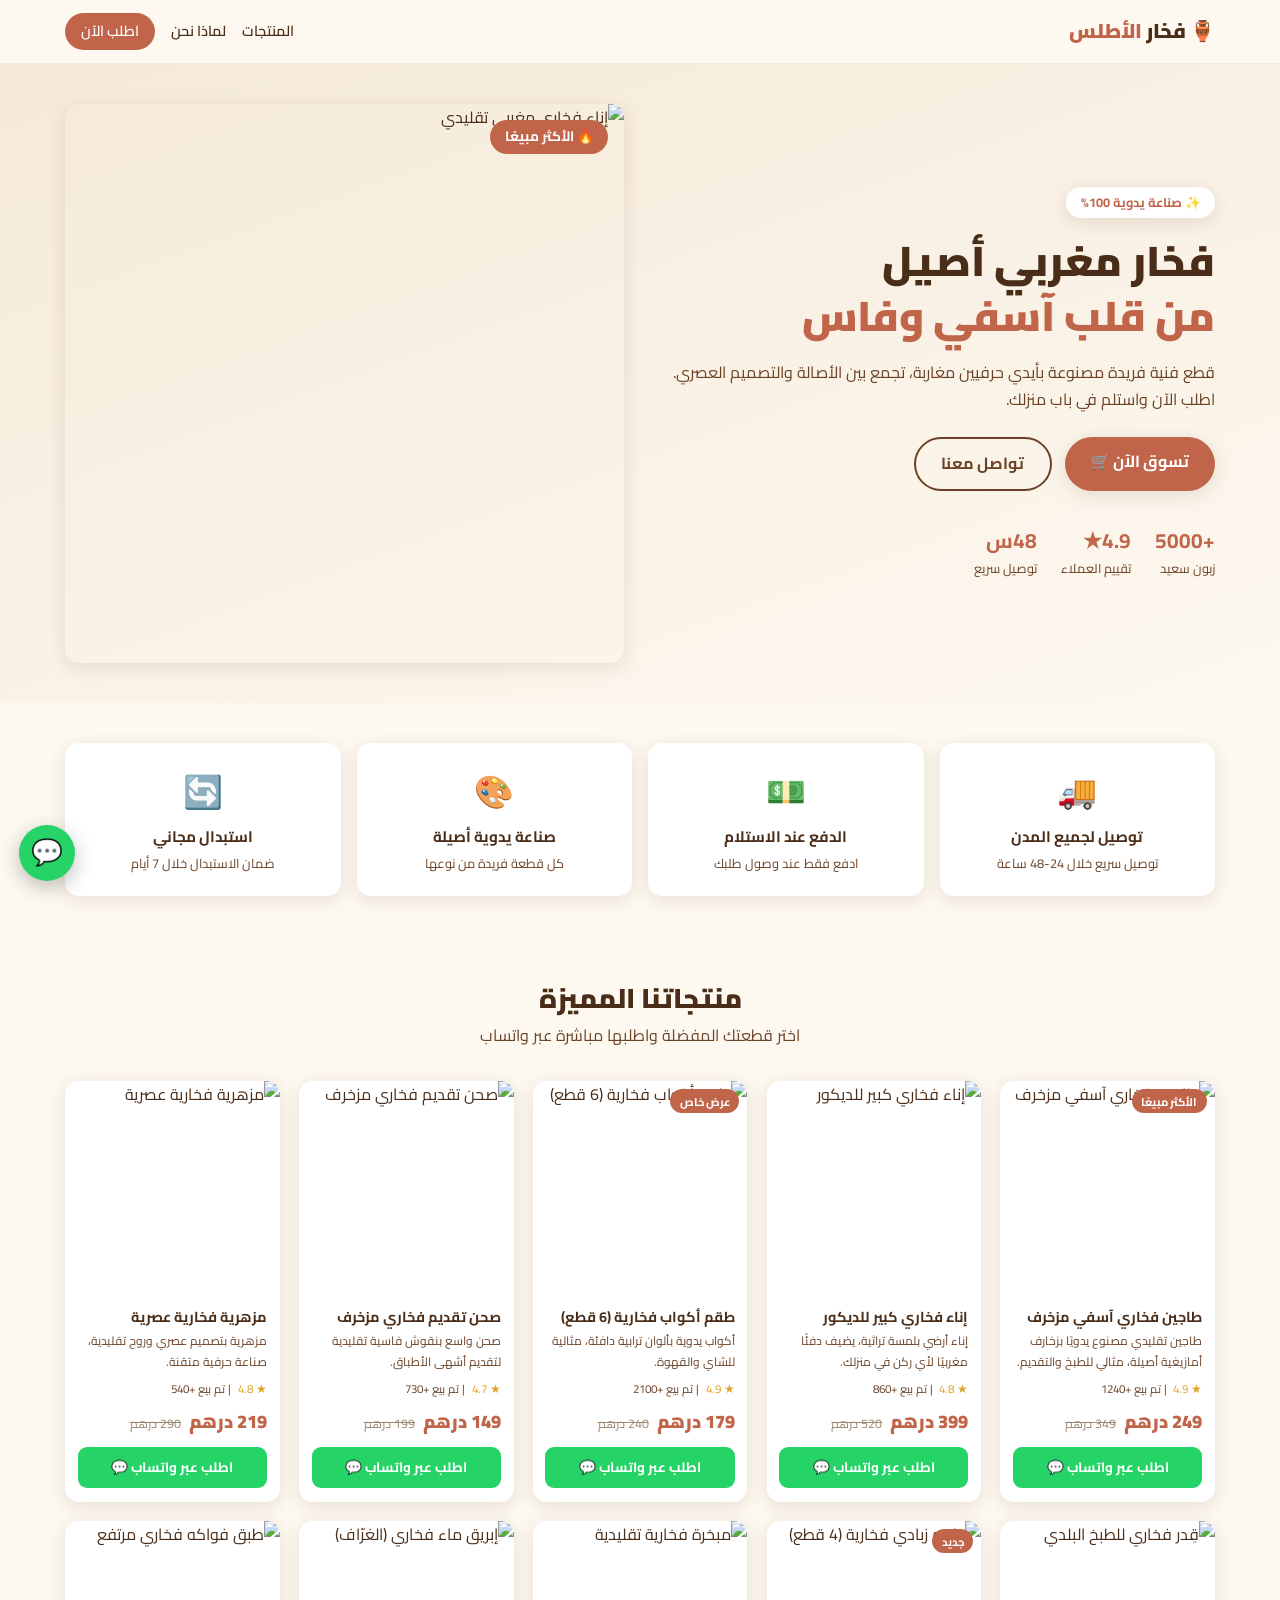
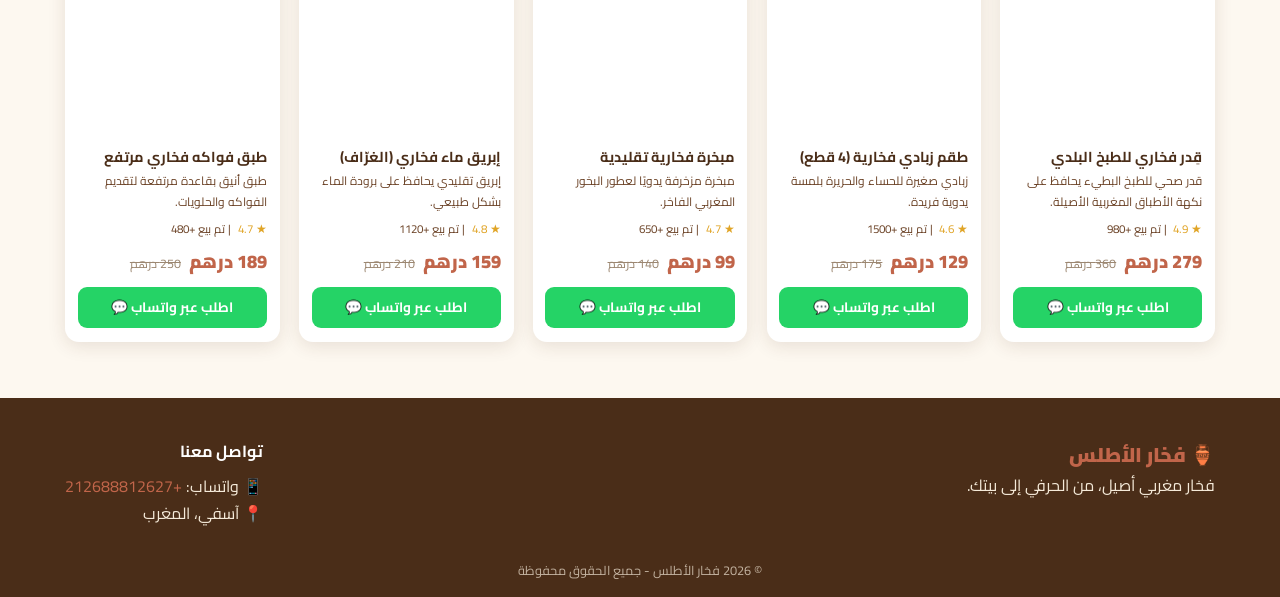
==== index.html @ 841e5a67 "Update index.html" ====
<!DOCTYPE html>
<html lang="ar" dir="rtl">
<head>
  <meta charset="UTF-8" />
  <meta name="viewport" content="width=device-width, initial-scale=1.0" />
  <title>فخار الأطلس | فخار مغربي أصيل</title>
  <meta name="description" content="متجر فخار الأطلس - فخار مغربي تقليدي مصنوع يدويًا. اطلب الآن عبر واتساب مع توصيل سريع." />
  <link rel="preconnect" href="https://fonts.googleapis.com" />
  <link href="https://fonts.googleapis.com/css2?family=Cairo:wght@400;600;700;900&display=swap" rel="stylesheet" />
  <link rel="stylesheet" href="style.css" />
</head>
<body>

  <!-- Header -->
  <header class="header">
    <div class="container header__inner">
      <a href="#" class="logo">🏺 فخار <span>الأطلس</span></a>
      <nav class="nav">
        <a href="#products">المنتجات</a>
        <a href="#highlights">لماذا نحن</a>
        <a href="#contact" class="nav__cta">اطلب الآن</a>
      </nav>
    </div>
  </header>

  <!-- Hero -->
  <section class="hero">
    <div class="container hero__inner">
      <div class="hero__content">
        <span class="hero__badge">✨ صناعة يدوية 100%</span>
        <h1>فخار مغربي أصيل<br /><span>من قلب آسفي وفاس</span></h1>
        <p>قطع فنية فريدة مصنوعة بأيدي حرفيين مغاربة، تجمع بين الأصالة والتصميم العصري. اطلب الآن واستلم في باب منزلك.</p>
        <div class="hero__actions">
          <a href="#products" class="btn btn--primary">تسوق الآن 🛒</a>
          <a href="https://wa.me/212688812627" class="btn btn--outline" target="_blank" rel="noopener">تواصل معنا</a>
        </div>
        <div class="hero__stats">
          <div><strong>+5000</strong><span>زبون سعيد</span></div>
          <div><strong>4.9★</strong><span>تقييم العملاء</span></div>
          <div><strong>48س</strong><span>توصيل سريع</span></div>
        </div>
      </div>
      <div class="hero__image">
        <img src="https://picsum.photos/seed/pottery-hero/700/700" alt="إناء فخاري مغربي تقليدي" />
        <div class="hero__tag">🔥 الأكثر مبيعًا</div>
      </div>
    </div>
  </section>

  <!-- Marketing Highlights -->
  <section class="highlights" id="highlights">
    <div class="container highlights__grid">
      <div class="highlight"><span>🚚</span><h3>توصيل لجميع المدن</h3><p>توصيل سريع خلال 24-48 ساعة</p></div>
      <div class="highlight"><span>💵</span><h3>الدفع عند الاستلام</h3><p>ادفع فقط عند وصول طلبك</p></div>
      <div class="highlight"><span>🎨</span><h3>صناعة يدوية أصيلة</h3><p>كل قطعة فريدة من نوعها</p></div>
      <div class="highlight"><span>🔄</span><h3>استبدال مجاني</h3><p>ضمان الاستبدال خلال 7 أيام</p></div>
    </div>
  </section>

  <!-- Products -->
  <section class="products" id="products">
    <div class="container">
      <div class="section-head">
        <h2>منتجاتنا المميزة</h2>
        <p>اختر قطعتك المفضلة واطلبها مباشرة عبر واتساب</p>
      </div>
      <div class="products__grid" id="productGrid"></div>
    </div>
  </section>

  <!-- Footer -->
  <footer class="footer" id="contact">
    <div class="container footer__inner">
      <div>
        <a href="#" class="logo logo--light">🏺 فخار <span>الأطلس</span></a>
        <p>فخار مغربي أصيل، من الحرفي إلى بيتك.</p>
      </div>
      <div>
        <h4>تواصل معنا</h4>
        <p>📱 واتساب: <a href="https://wa.me/212688812627">+212688812627</a></p>
        <p>📍 آسفي، المغرب</p>
      </div>
    </div>
    <p class="footer__copy">© 2026 فخار الأطلس - جميع الحقوق محفوظة</p>
  </footer>

  <!-- Floating WhatsApp -->
  <a href="https://wa.me/212688812627" class="wa-float" target="_blank" rel="noopener" aria-label="اطلب عبر واتساب">💬</a>

  <script src="script.js"></script>
</body>
</html>
---- style.css ----
/* ====== Variables & Reset (Mobile First) ====== */
:root {
  --terracotta: #c1654a;
  --terracotta-dark: #a04a32;
  --beige: #f5ead9;
  --beige-light: #fdf8f0;
  --brown: #6b4226;
  --brown-dark: #4a2d18;
  --white: #fff;
  --green: #25d366;
  --radius: 14px;
  --shadow: 0 4px 18px rgba(74, 45, 24, 0.12);
}

* { margin: 0; padding: 0; box-sizing: border-box; }

body {
  font-family: "Cairo", sans-serif;
  background: var(--beige-light);
  color: var(--brown-dark);
  line-height: 1.7;
}

img { max-width: 100%; display: block; }
a { text-decoration: none; color: inherit; }

.container { width: 92%; max-width: 1150px; margin: 0 auto; }

/* ====== Header ====== */
.header {
  position: sticky; top: 0; z-index: 50;
  background: rgba(253, 248, 240, 0.95);
  backdrop-filter: blur(8px);
  border-bottom: 1px solid var(--beige);
}
.header__inner { display: flex; align-items: center; justify-content: space-between; padding: 0.8rem 0; }
.logo { font-weight: 900; font-size: 1.25rem; color: var(--brown-dark); }
.logo span { color: var(--terracotta); }
.nav { display: flex; gap: 1rem; align-items: center; font-weight: 600; font-size: 0.9rem; }
.nav a:hover { color: var(--terracotta); }
.nav__cta {
  background: var(--terracotta); color: var(--white);
  padding: 0.4rem 1rem; border-radius: 999px;
}
.nav__cta:hover { background: var(--terracotta-dark); color: var(--white); }

/* ====== Hero ====== */
.hero { background: linear-gradient(160deg, var(--beige) 0%, var(--beige-light) 100%); padding: 2.5rem 0; }
.hero__inner { display: flex; flex-direction: column; gap: 2rem; }
.hero__badge {
  display: inline-block; background: var(--white); color: var(--terracotta);
  font-weight: 700; font-size: 0.8rem; padding: 0.3rem 0.9rem;
  border-radius: 999px; box-shadow: var(--shadow); margin-bottom: 1rem;
}
.hero h1 { font-size: 2rem; font-weight: 900; line-height: 1.3; }
.hero h1 span { color: var(--terracotta); }
.hero p { margin: 1rem 0 1.5rem; color: var(--brown); }
.hero__actions { display: flex; gap: 0.8rem; flex-wrap: wrap; }
.btn {
  display: inline-block; padding: 0.7rem 1.6rem; border-radius: 999px;
  font-weight: 700; transition: all 0.25s ease;
}
.btn--primary { background: var(--terracotta); color: var(--white); box-shadow: var(--shadow); }
.btn--primary:hover { background: var(--terracotta-dark); transform: translateY(-2px); }
.btn--outline { border: 2px solid var(--brown); color: var(--brown); }
.btn--outline:hover { background: var(--brown); color: var(--white); }
.hero__stats { display: flex; gap: 1.5rem; margin-top: 2rem; }
.hero__stats div { display: flex; flex-direction: column; }
.hero__stats strong { font-size: 1.3rem; color: var(--terracotta); }
.hero__stats span { font-size: 0.8rem; color: var(--brown); }
.hero__image { position: relative; }
.hero__image img { border-radius: var(--radius); box-shadow: var(--shadow); aspect-ratio: 1; object-fit: cover; }
.hero__tag {
  position: absolute; top: 1rem; right: 1rem;
  background: var(--terracotta); color: var(--white);
  font-weight: 700; font-size: 0.85rem;
  padding: 0.35rem 0.9rem; border-radius: 999px;
}

/* ====== Highlights ====== */
.highlights { padding: 2.5rem 0; }
.highlights__grid { display: grid; grid-template-columns: repeat(2, 1fr); gap: 1rem; }
.highlight {
  background: var(--white); border-radius: var(--radius);
  padding: 1.3rem 1rem; text-align: center; box-shadow: var(--shadow);
}
.highlight span { font-size: 2rem; }
.highlight h3 { font-size: 0.95rem; margin: 0.4rem 0 0.2rem; color: var(--brown-dark); }
.highlight p { font-size: 0.8rem; color: var(--brown); }

/* ====== Products ====== */
.products { padding: 2.5rem 0 3.5rem; }
.section-head { text-align: center; margin-bottom: 2rem; }
.section-head h2 { font-size: 1.7rem; font-weight: 900; }
.section-head p { color: var(--brown); }
.products__grid { display: grid; grid-template-columns: repeat(2, 1fr); gap: 0.9rem; }

/* Temu/AliExpress style card */
.card {
  background: var(--white); border-radius: var(--radius);
  overflow: hidden; box-shadow: var(--shadow);
  display: flex; flex-direction: column;
  transition: transform 0.25s ease;
  opacity: 0; transform: translateY(18px);
}
.card.visible { opacity: 1; transform: translateY(0); transition: all 0.5s ease; }
.card:hover { transform: translateY(-4px); }
.card__media { position: relative; }
.card__media img { aspect-ratio: 1; object-fit: cover; width: 100%; }
.card__badge {
  position: absolute; top: 0.5rem; right: 0.5rem;
  background: var(--terracotta); color: var(--white);
  font-size: 0.7rem; font-weight: 700;
  padding: 0.15rem 0.6rem; border-radius: 999px;
}
.card__body { padding: 0.7rem 0.8rem 0.9rem; display: flex; flex-direction: column; flex: 1; }
.card__name { font-size: 0.9rem; font-weight: 700; line-height: 1.4; }
.card__desc {
  font-size: 0.75rem; color: var(--brown); margin: 0.25rem 0 0.5rem;
  display: -webkit-box; -webkit-line-clamp: 2; -webkit-box-orient: vertical; overflow: hidden;
}
.card__meta { display: flex; align-items: center; gap: 0.4rem; font-size: 0.72rem; color: #e0a426; margin-bottom: 0.4rem; }
.card__meta .sold { color: var(--brown); }
.card__pricing { display: flex; align-items: baseline; gap: 0.5rem; margin-bottom: 0.6rem; }
.card__price { font-size: 1.15rem; font-weight: 900; color: var(--terracotta); }
.card__old { font-size: 0.78rem; color: #9c8771; text-decoration: line-through; }
.card__wa {
  margin-top: auto; background: var(--green); color: var(--white);
  text-align: center; font-weight: 700; font-size: 0.85rem;
  padding: 0.55rem; border-radius: 9px; transition: filter 0.2s;
}
.card__wa:hover { filter: brightness(0.92); }

/* ====== Footer ====== */
.footer { background: var(--brown-dark); color: var(--beige); padding: 2.5rem 0 1rem; }
.footer__inner { display: flex; flex-direction: column; gap: 1.5rem; }
.logo--light { color: var(--beige); }
.footer h4 { color: var(--white); margin-bottom: 0.5rem; }
.footer a { color: var(--terracotta); }
.footer__copy { text-align: center; font-size: 0.8rem; margin-top: 2rem; opacity: 0.7; }

/* ====== Floating WhatsApp ====== */
.wa-float {
  position: fixed; bottom: 1.2rem; left: 1.2rem; z-index: 60;
  width: 56px; height: 56px; border-radius: 50%;
  background: var(--green); display: grid; place-items: center;
  font-size: 1.6rem; box-shadow: 0 6px 20px rgba(0,0,0,0.25);
  animation: pulse 2s infinite;
}
@keyframes pulse {
  0%, 100% { transform: scale(1); }
  50% { transform: scale(1.08); }
}

/* ====== Tablet ≥ 640px ====== */
@media (min-width: 640px) {
  .products__grid { grid-template-columns: repeat(3, 1fr); gap: 1.2rem; }
  .highlights__grid { grid-template-columns: repeat(4, 1fr); }
  .hero h1 { font-size: 2.6rem; }
}

/* ====== Desktop ≥ 960px ====== */
@media (min-width: 960px) {
  .hero__inner { flex-direction: row; align-items: center; }
  .hero__content, .hero__image { flex: 1; }
  .products__grid { grid-template-columns: repeat(5, 1fr); }
  .footer__inner { flex-direction: row; justify-content: space-between; }
}
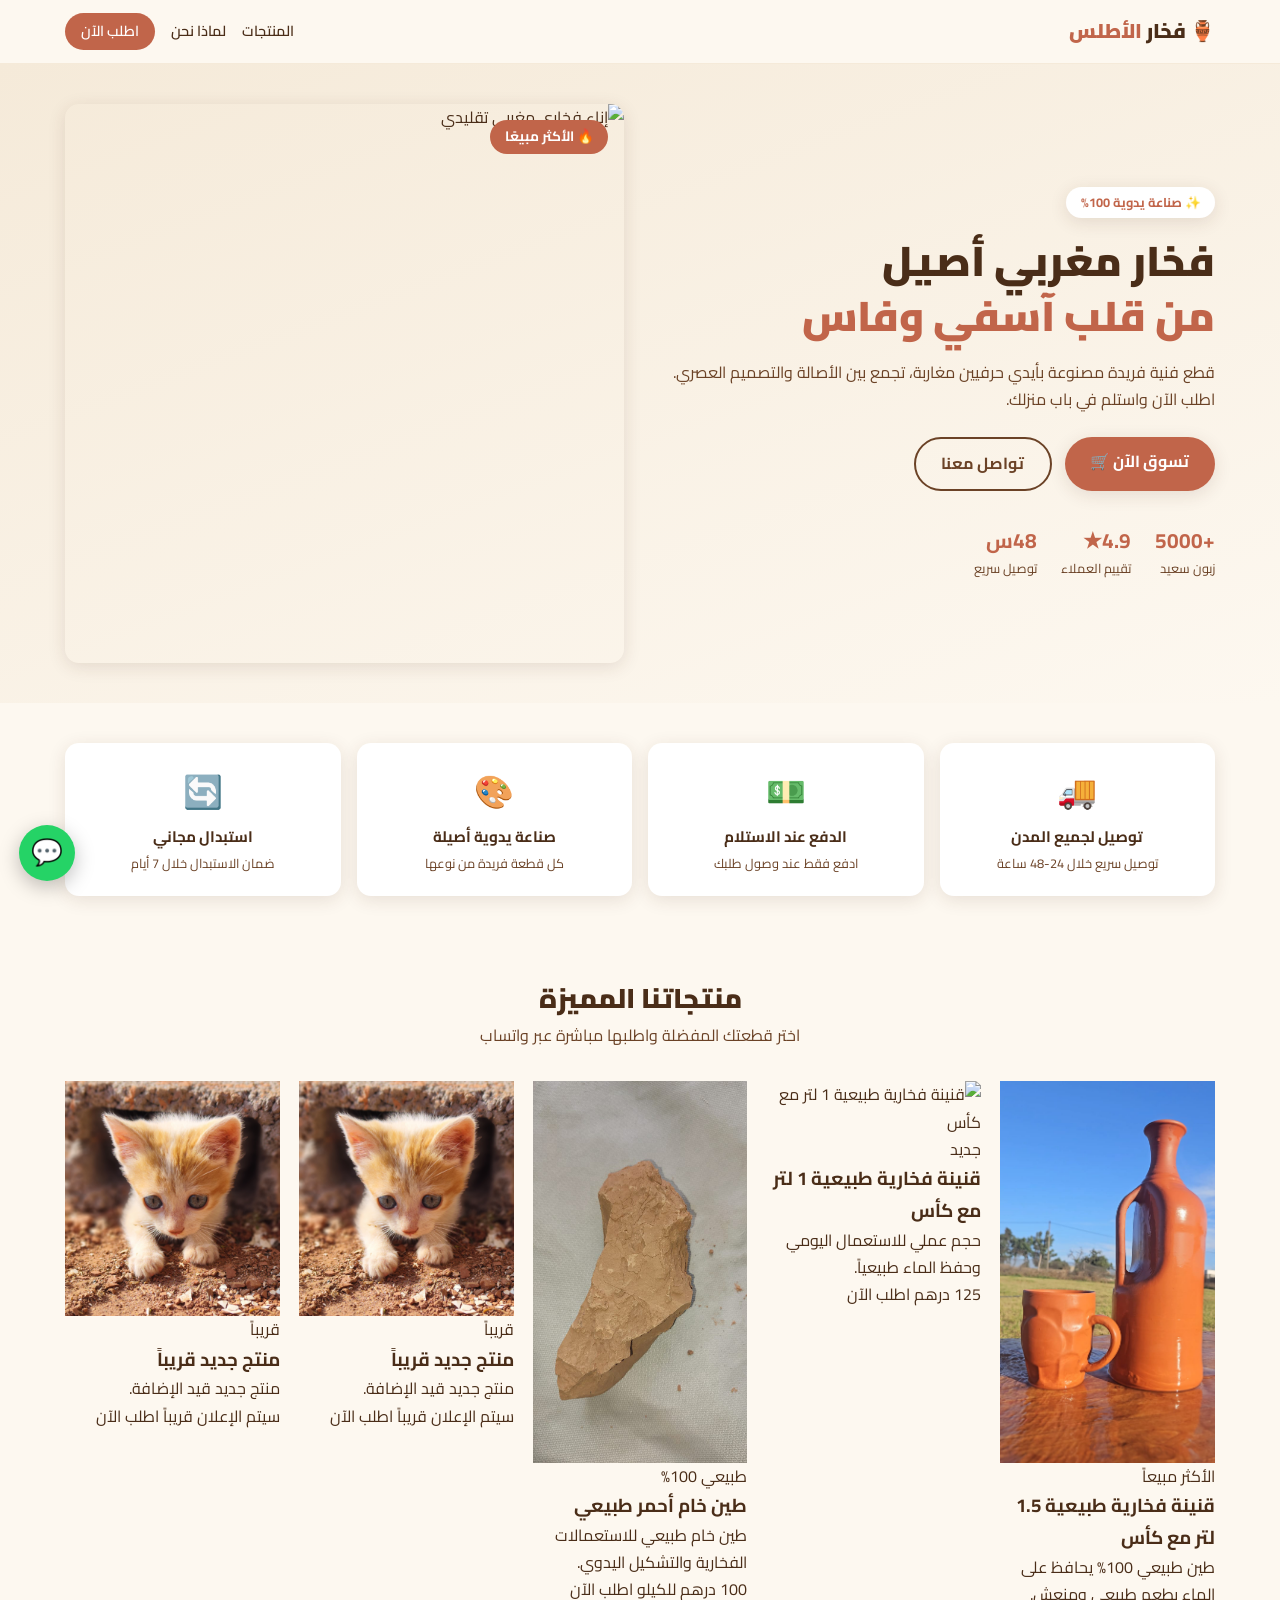
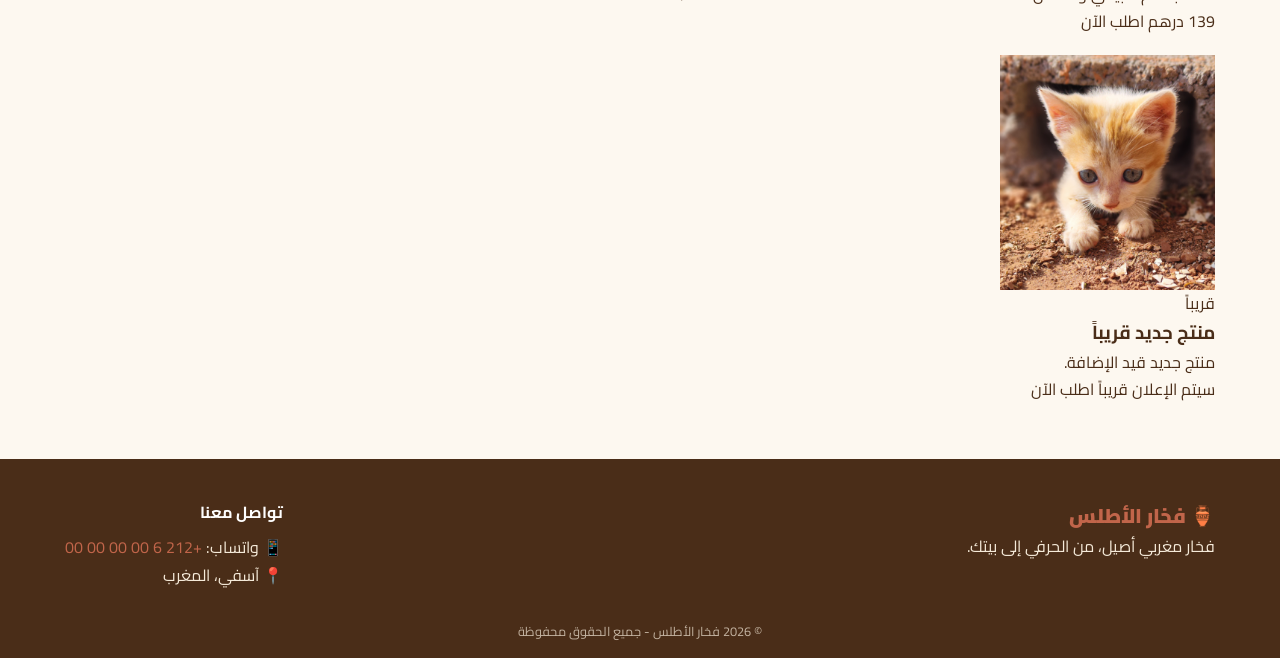
==== commit ea222f60: "Update index.html" ====
--- a/index.html
+++ b/index.html
@@ -32,7 +32,7 @@
         <p>قطع فنية فريدة مصنوعة بأيدي حرفيين مغاربة، تجمع بين الأصالة والتصميم العصري. اطلب الآن واستلم في باب منزلك.</p>
         <div class="hero__actions">
           <a href="#products" class="btn btn--primary">تسوق الآن 🛒</a>
-          <a href="https://wa.me/212688812627" class="btn btn--outline" target="_blank" rel="noopener">تواصل معنا</a>
+          <a href="https://wa.me/212600000000" class="btn btn--outline" target="_blank" rel="noopener">تواصل معنا</a>
         </div>
         <div class="hero__stats">
           <div><strong>+5000</strong><span>زبون سعيد</span></div>
@@ -77,7 +77,7 @@
       </div>
       <div>
         <h4>تواصل معنا</h4>
-        <p>📱 واتساب: <a href="https://wa.me/212688812627">+212688812627</a></p>
+        <p>📱 واتساب: <a href="https://wa.me/212600000000">+212 6 00 00 00 00</a></p>
         <p>📍 آسفي، المغرب</p>
       </div>
     </div>
@@ -85,7 +85,7 @@
   </footer>
 
   <!-- Floating WhatsApp -->
-  <a href="https://wa.me/212688812627" class="wa-float" target="_blank" rel="noopener" aria-label="اطلب عبر واتساب">💬</a>
+  <a href="https://wa.me/212600000000" class="wa-float" target="_blank" rel="noopener" aria-label="اطلب عبر واتساب">💬</a>
 
   <script src="script.js"></script>
 </body>
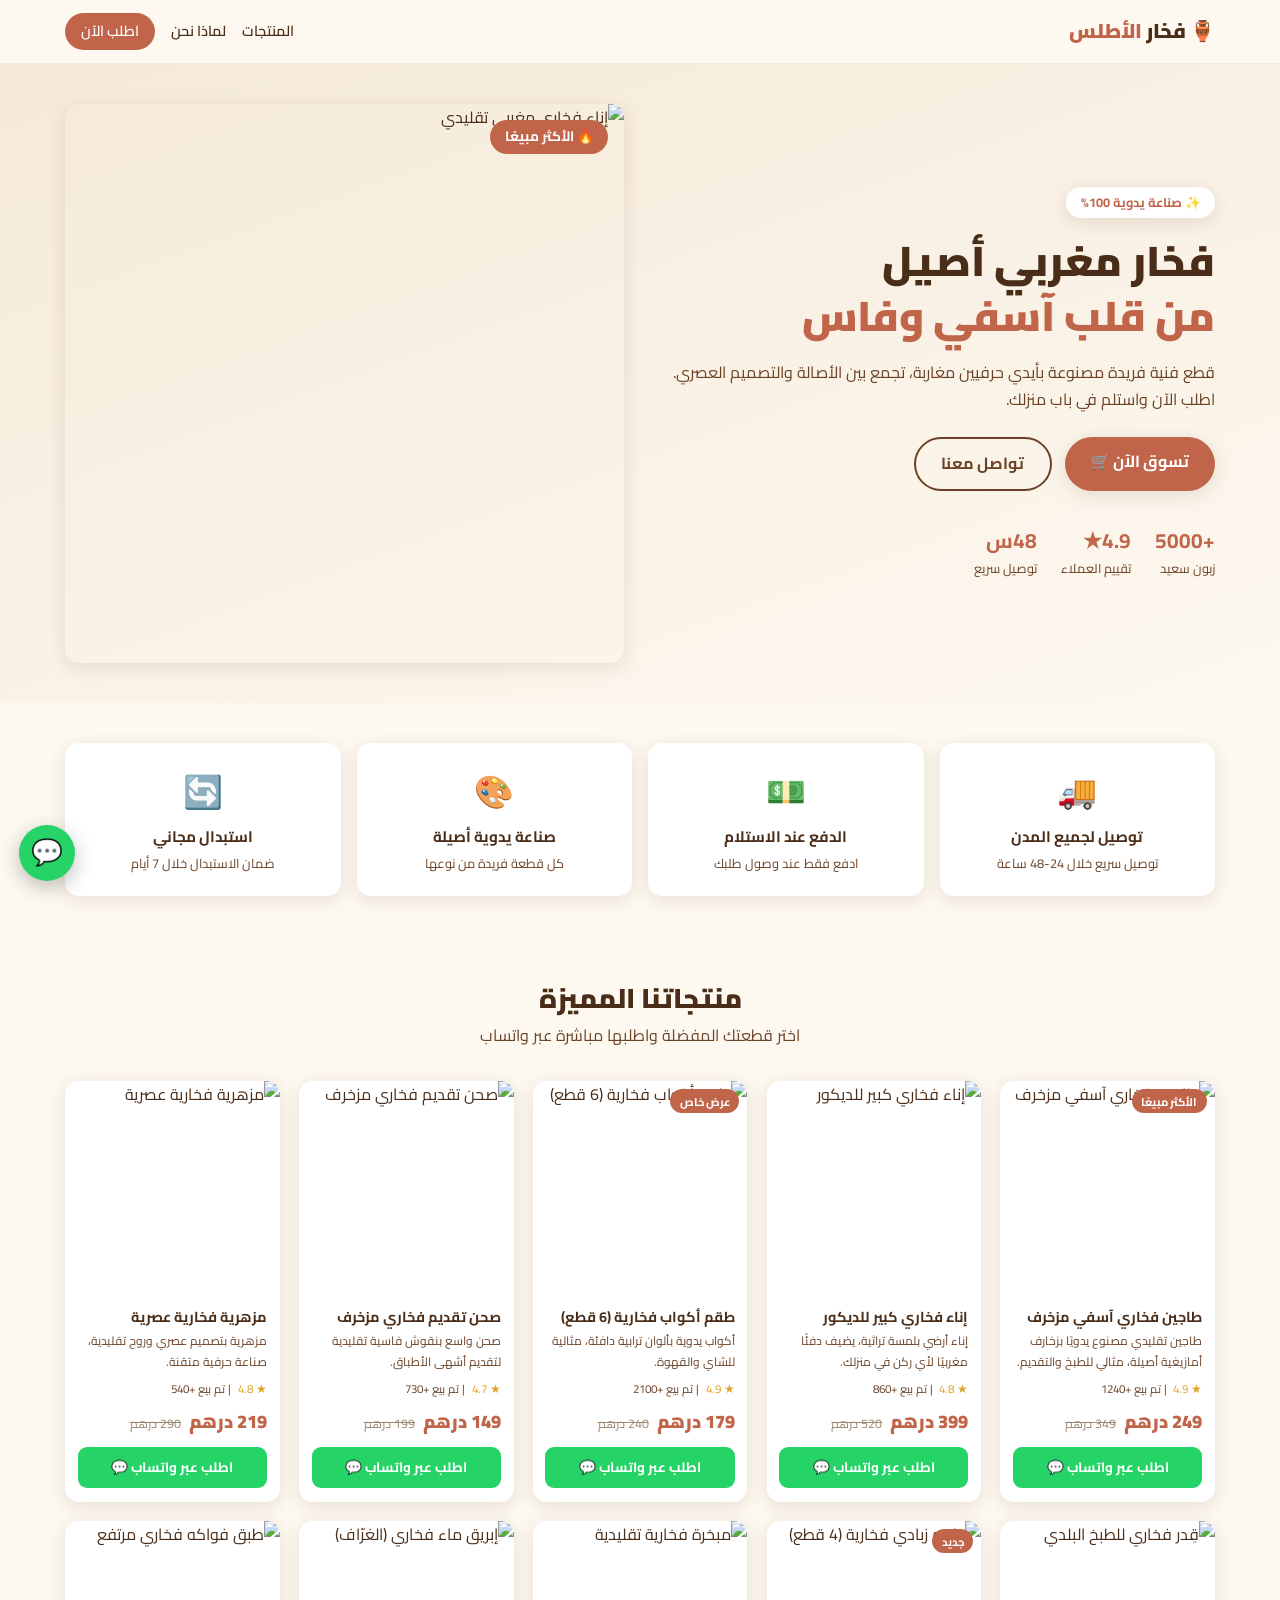
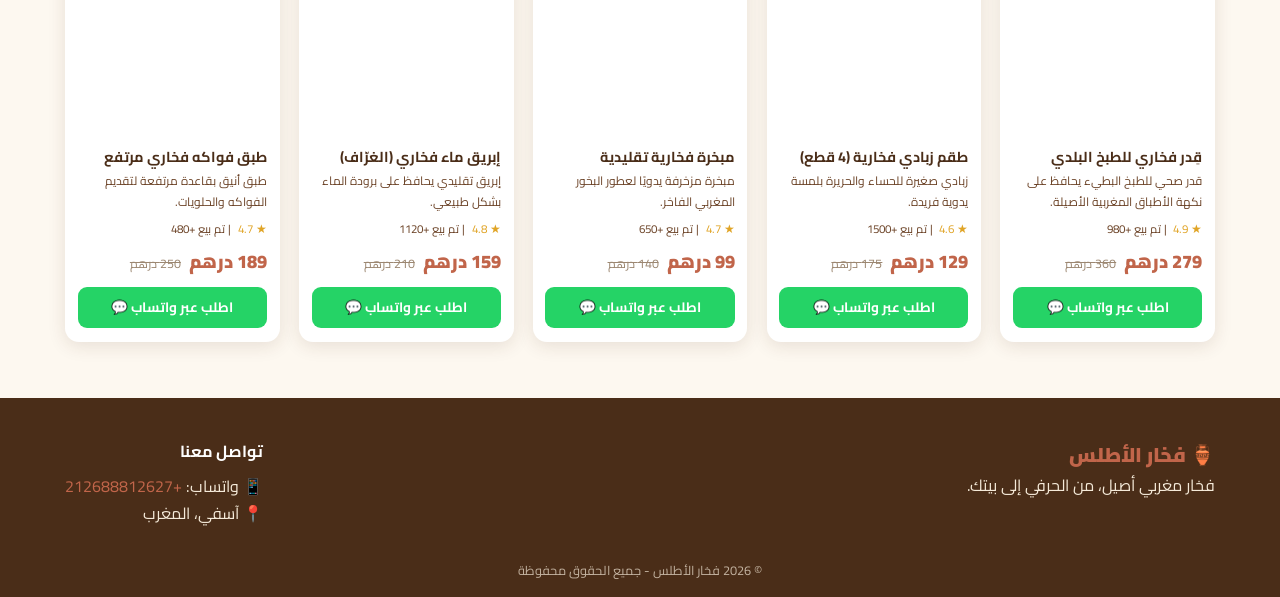
==== commit b7e58065: "Update index.html" ====
--- a/index.html
+++ b/index.html
@@ -32,7 +32,7 @@
         <p>قطع فنية فريدة مصنوعة بأيدي حرفيين مغاربة، تجمع بين الأصالة والتصميم العصري. اطلب الآن واستلم في باب منزلك.</p>
         <div class="hero__actions">
           <a href="#products" class="btn btn--primary">تسوق الآن 🛒</a>
-          <a href="https://wa.me/212600000000" class="btn btn--outline" target="_blank" rel="noopener">تواصل معنا</a>
+          <a href="https://wa.me/212688812627" class="btn btn--outline" target="_blank" rel="noopener">تواصل معنا</a>
         </div>
         <div class="hero__stats">
           <div><strong>+5000</strong><span>زبون سعيد</span></div>
@@ -77,7 +77,7 @@
       </div>
       <div>
         <h4>تواصل معنا</h4>
-        <p>📱 واتساب: <a href="https://wa.me/212600000000">+212 6 00 00 00 00</a></p>
+        <p>📱 واتساب: <a href="https://wa.me/212688812627">+212688812627</a></p>
         <p>📍 آسفي، المغرب</p>
       </div>
     </div>
@@ -85,7 +85,7 @@
   </footer>
 
   <!-- Floating WhatsApp -->
-  <a href="https://wa.me/212600000000" class="wa-float" target="_blank" rel="noopener" aria-label="اطلب عبر واتساب">💬</a>
+  <a href="https://wa.me/212688812627" class="wa-float" target="_blank" rel="noopener" aria-label="اطلب عبر واتساب">💬</a>
 
   <script src="script.js"></script>
 </body>
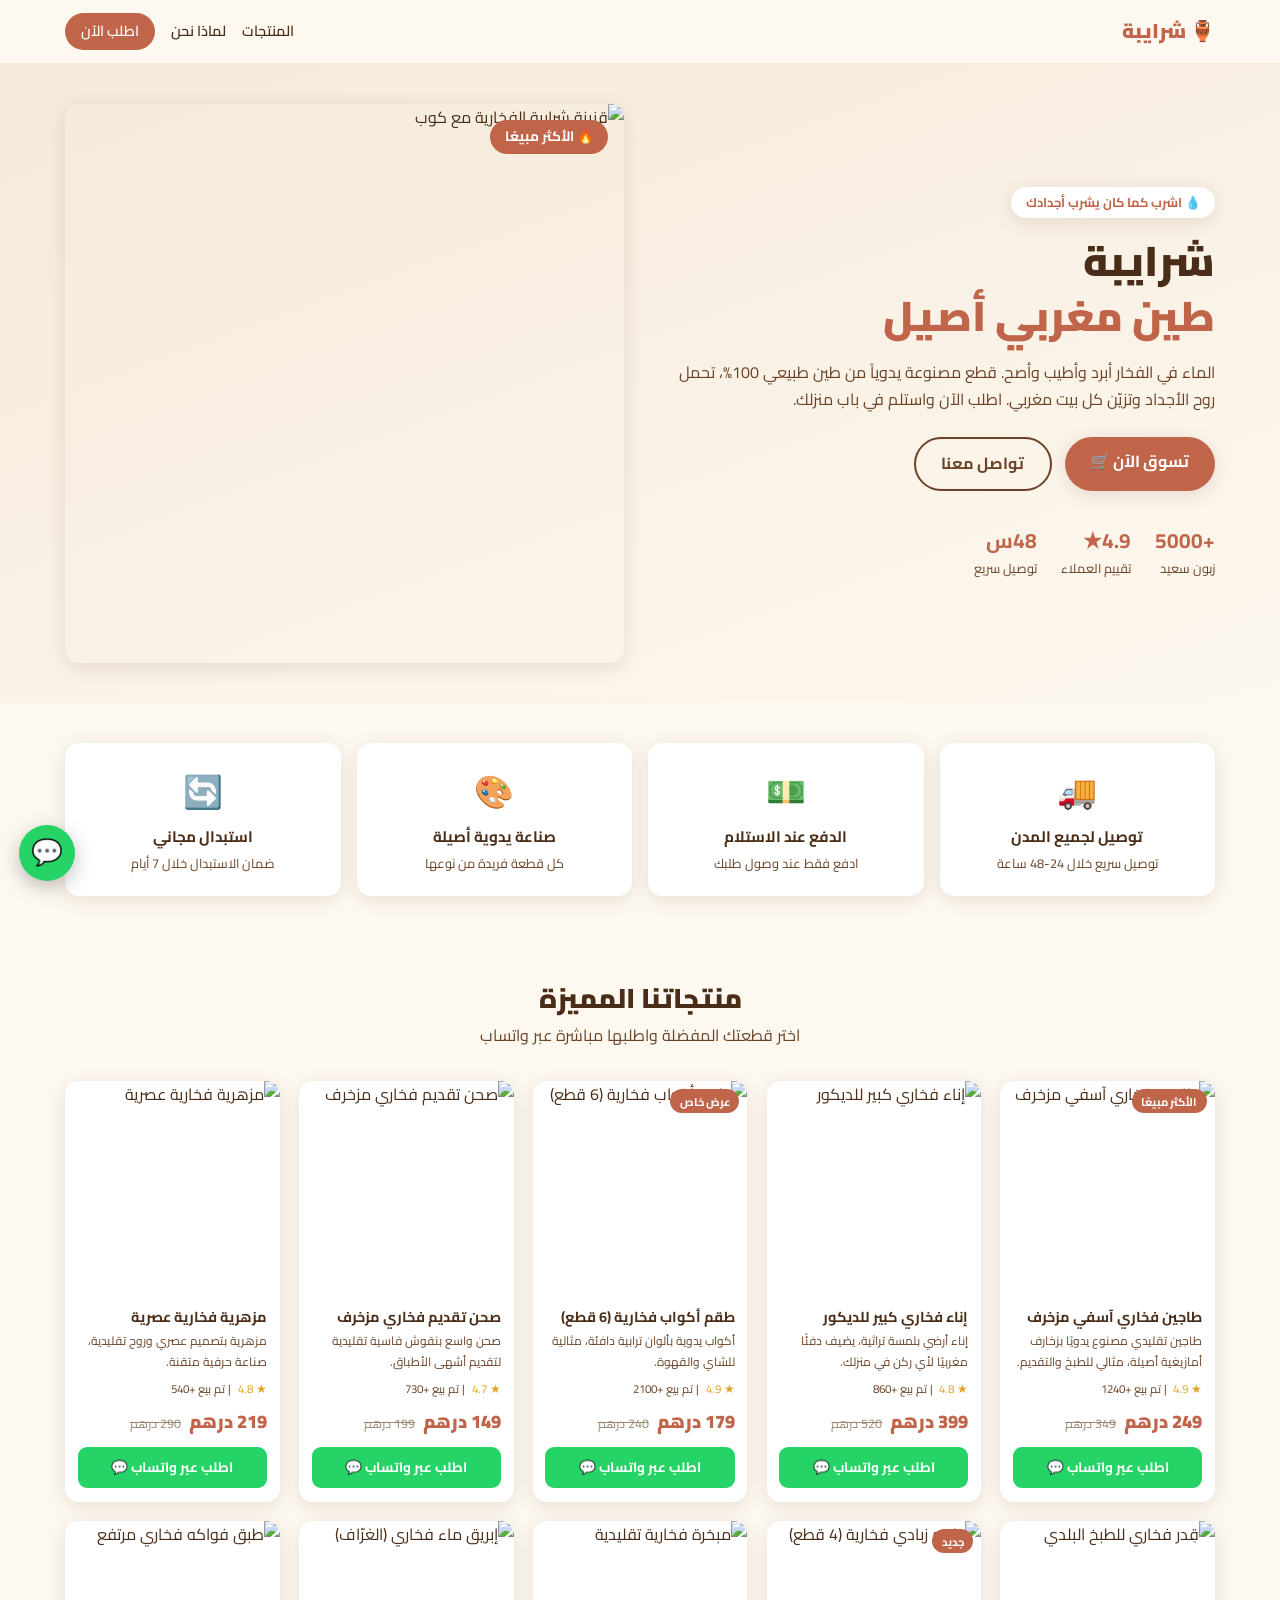
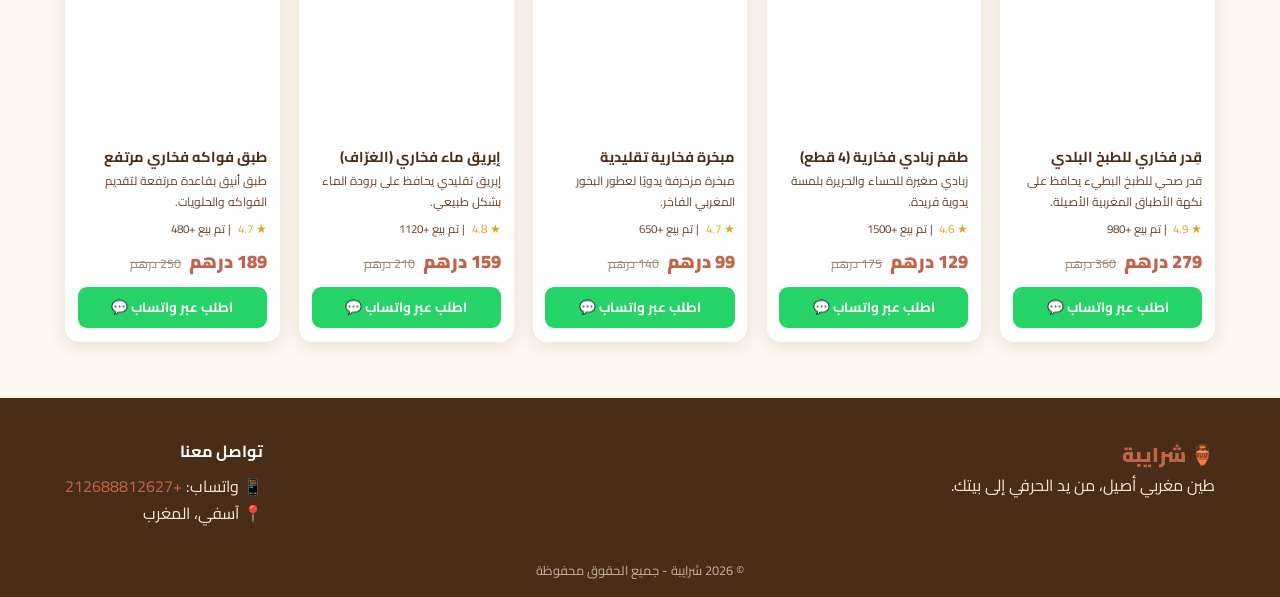
==== commit d47fe1f1: "Update index.html" ====
--- a/index.html
+++ b/index.html
@@ -3,8 +3,8 @@
 <head>
   <meta charset="UTF-8" />
   <meta name="viewport" content="width=device-width, initial-scale=1.0" />
-  <title>فخار الأطلس | فخار مغربي أصيل</title>
-  <meta name="description" content="متجر فخار الأطلس - فخار مغربي تقليدي مصنوع يدويًا. اطلب الآن عبر واتساب مع توصيل سريع." />
+  <title>شرايبة | فخار مغربي أصيل</title>
+  <meta name="description" content="شرايبة - فخار مغربي تقليدي مصنوع يدويًا. اشرب الماء كما كان يفعل أجدادك. اطلب الآن عبر واتساب مع توصيل سريع." />
   <link rel="preconnect" href="https://fonts.googleapis.com" />
   <link href="https://fonts.googleapis.com/css2?family=Cairo:wght@400;600;700;900&display=swap" rel="stylesheet" />
   <link rel="stylesheet" href="style.css" />
@@ -14,7 +14,7 @@
   <!-- Header -->
   <header class="header">
     <div class="container header__inner">
-      <a href="#" class="logo">🏺 فخار <span>الأطلس</span></a>
+      <a href="#" class="logo">🏺 <span>شرايبة</span></a>
       <nav class="nav">
         <a href="#products">المنتجات</a>
         <a href="#highlights">لماذا نحن</a>
@@ -27,9 +27,9 @@
   <section class="hero">
     <div class="container hero__inner">
       <div class="hero__content">
-        <span class="hero__badge">✨ صناعة يدوية 100%</span>
-        <h1>فخار مغربي أصيل<br /><span>من قلب آسفي وفاس</span></h1>
-        <p>قطع فنية فريدة مصنوعة بأيدي حرفيين مغاربة، تجمع بين الأصالة والتصميم العصري. اطلب الآن واستلم في باب منزلك.</p>
+        <span class="hero__badge">💧 اشرب كما كان يشرب أجدادك</span>
+        <h1>شرايبة<br /><span>طين مغربي أصيل</span></h1>
+        <p>الماء في الفخار أبرد وأطيب وأصح. قطع مصنوعة يدوياً من طين طبيعي 100%، تحمل روح الأجداد وتزيّن كل بيت مغربي. اطلب الآن واستلم في باب منزلك.</p>
         <div class="hero__actions">
           <a href="#products" class="btn btn--primary">تسوق الآن 🛒</a>
           <a href="https://wa.me/212688812627" class="btn btn--outline" target="_blank" rel="noopener">تواصل معنا</a>
@@ -41,7 +41,7 @@
         </div>
       </div>
       <div class="hero__image">
-        <img src="https://picsum.photos/seed/pottery-hero/700/700" alt="إناء فخاري مغربي تقليدي" />
+        <img src="https://blogger.googleusercontent.com/img/a/AVvXsEgznuUP_4ikC26WELPmY_7jyDuOXLiM1mEjRp-K6PttHuFzag0J323hNcpv_gO4nAkw_9pLWd2E133NM6BH6jnXh7HIEGzx7D9KJgWZtvr2-cF2D7zgSzj6XE9k2p7X64OluP92EWX1sWjYRMYxzKm9Wnk0sabfjprKyEkKfDIEFRdpnIl8wFCo-TakH1zQ" alt="قنينة شرايبة الفخارية مع كوب" />
         <div class="hero__tag">🔥 الأكثر مبيعًا</div>
       </div>
     </div>
@@ -72,8 +72,8 @@
   <footer class="footer" id="contact">
     <div class="container footer__inner">
       <div>
-        <a href="#" class="logo logo--light">🏺 فخار <span>الأطلس</span></a>
-        <p>فخار مغربي أصيل، من الحرفي إلى بيتك.</p>
+        <a href="#" class="logo logo--light">🏺 <span>شرايبة</span></a>
+        <p>طين مغربي أصيل، من يد الحرفي إلى بيتك.</p>
       </div>
       <div>
         <h4>تواصل معنا</h4>
@@ -81,7 +81,7 @@
         <p>📍 آسفي، المغرب</p>
       </div>
     </div>
-    <p class="footer__copy">© 2026 فخار الأطلس - جميع الحقوق محفوظة</p>
+    <p class="footer__copy">© 2026 شرايبة - جميع الحقوق محفوظة</p>
   </footer>
 
   <!-- Floating WhatsApp -->
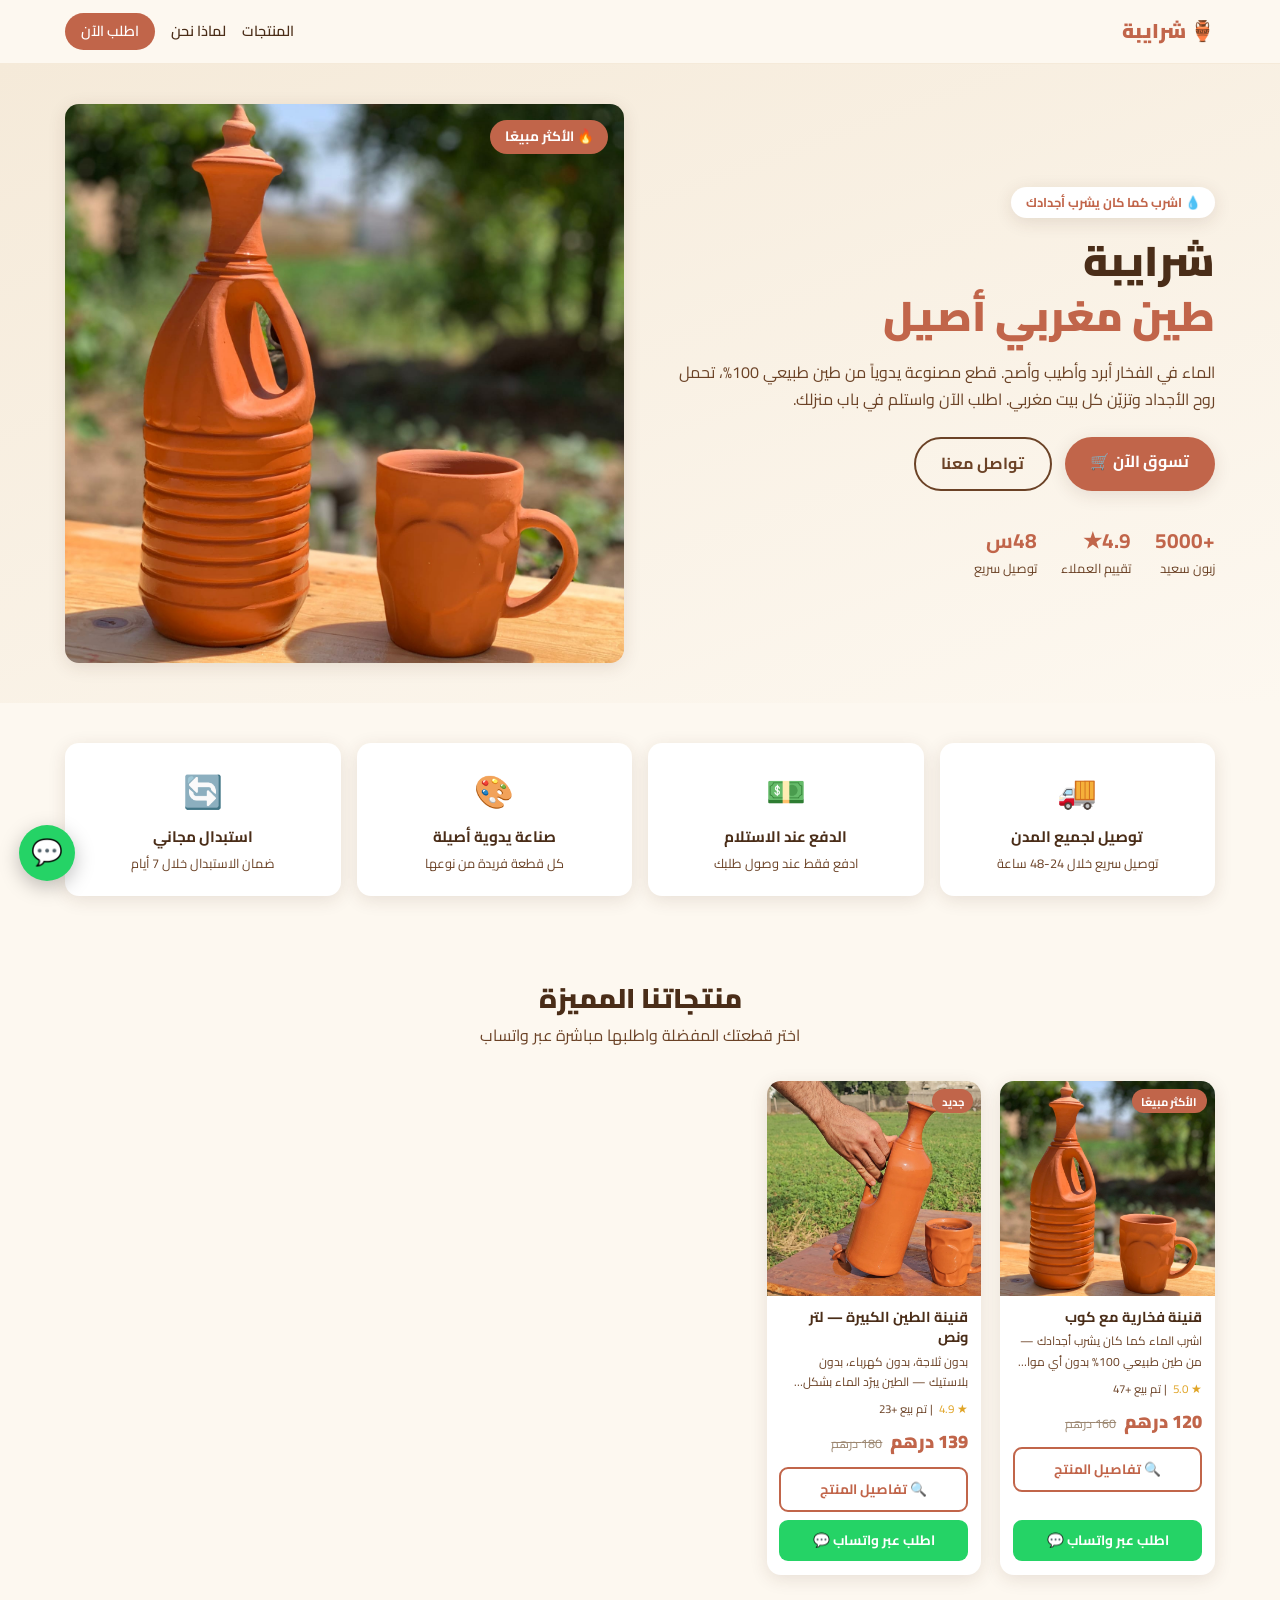
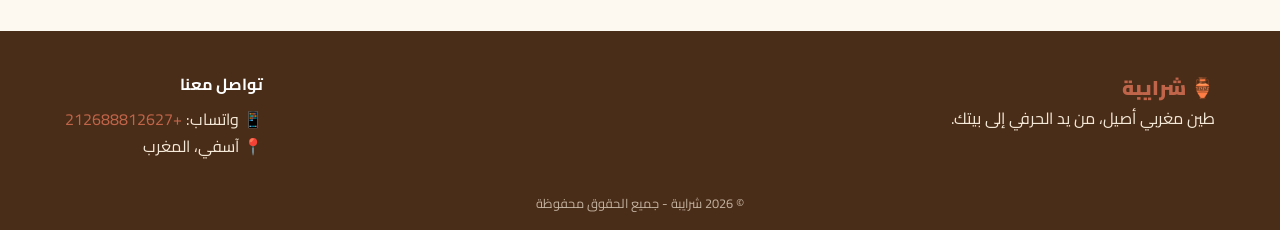
==== commit 403800e3: "Update index.html" ====
--- a/index.html
+++ b/index.html
@@ -41,7 +41,7 @@
         </div>
       </div>
       <div class="hero__image">
-        <img src="https://blogger.googleusercontent.com/img/a/AVvXsEgznuUP_4ikC26WELPmY_7jyDuOXLiM1mEjRp-K6PttHuFzag0J323hNcpv_gO4nAkw_9pLWd2E133NM6BH6jnXh7HIEGzx7D9KJgWZtvr2-cF2D7zgSzj6XE9k2p7X64OluP92EWX1sWjYRMYxzKm9Wnk0sabfjprKyEkKfDIEFRdpnIl8wFCo-TakH1zQ" alt="قنينة شرايبة الفخارية مع كوب" />
+        <img src="images/product1-1.jpg" alt="قنينة شرايبة الفخارية مع كوب" />
         <div class="hero__tag">🔥 الأكثر مبيعًا</div>
       </div>
     </div>
--- a/style.css
+++ b/style.css
@@ -124,6 +124,13 @@
 .card__pricing { display: flex; align-items: baseline; gap: 0.5rem; margin-bottom: 0.6rem; }
 .card__price { font-size: 1.15rem; font-weight: 900; color: var(--terracotta); }
 .card__old { font-size: 0.78rem; color: #9c8771; text-decoration: line-through; }
+.card__details {
+  text-align: center; font-weight: 700; font-size: 0.85rem;
+  padding: 0.55rem; border-radius: 9px; transition: all 0.2s;
+  border: 2px solid var(--terracotta); color: var(--terracotta);
+  margin-bottom: 0.5rem; display: block;
+}
+.card__details:hover { background: var(--terracotta); color: var(--white); }
 .card__wa {
   margin-top: auto; background: var(--green); color: var(--white);
   text-align: center; font-weight: 700; font-size: 0.85rem;
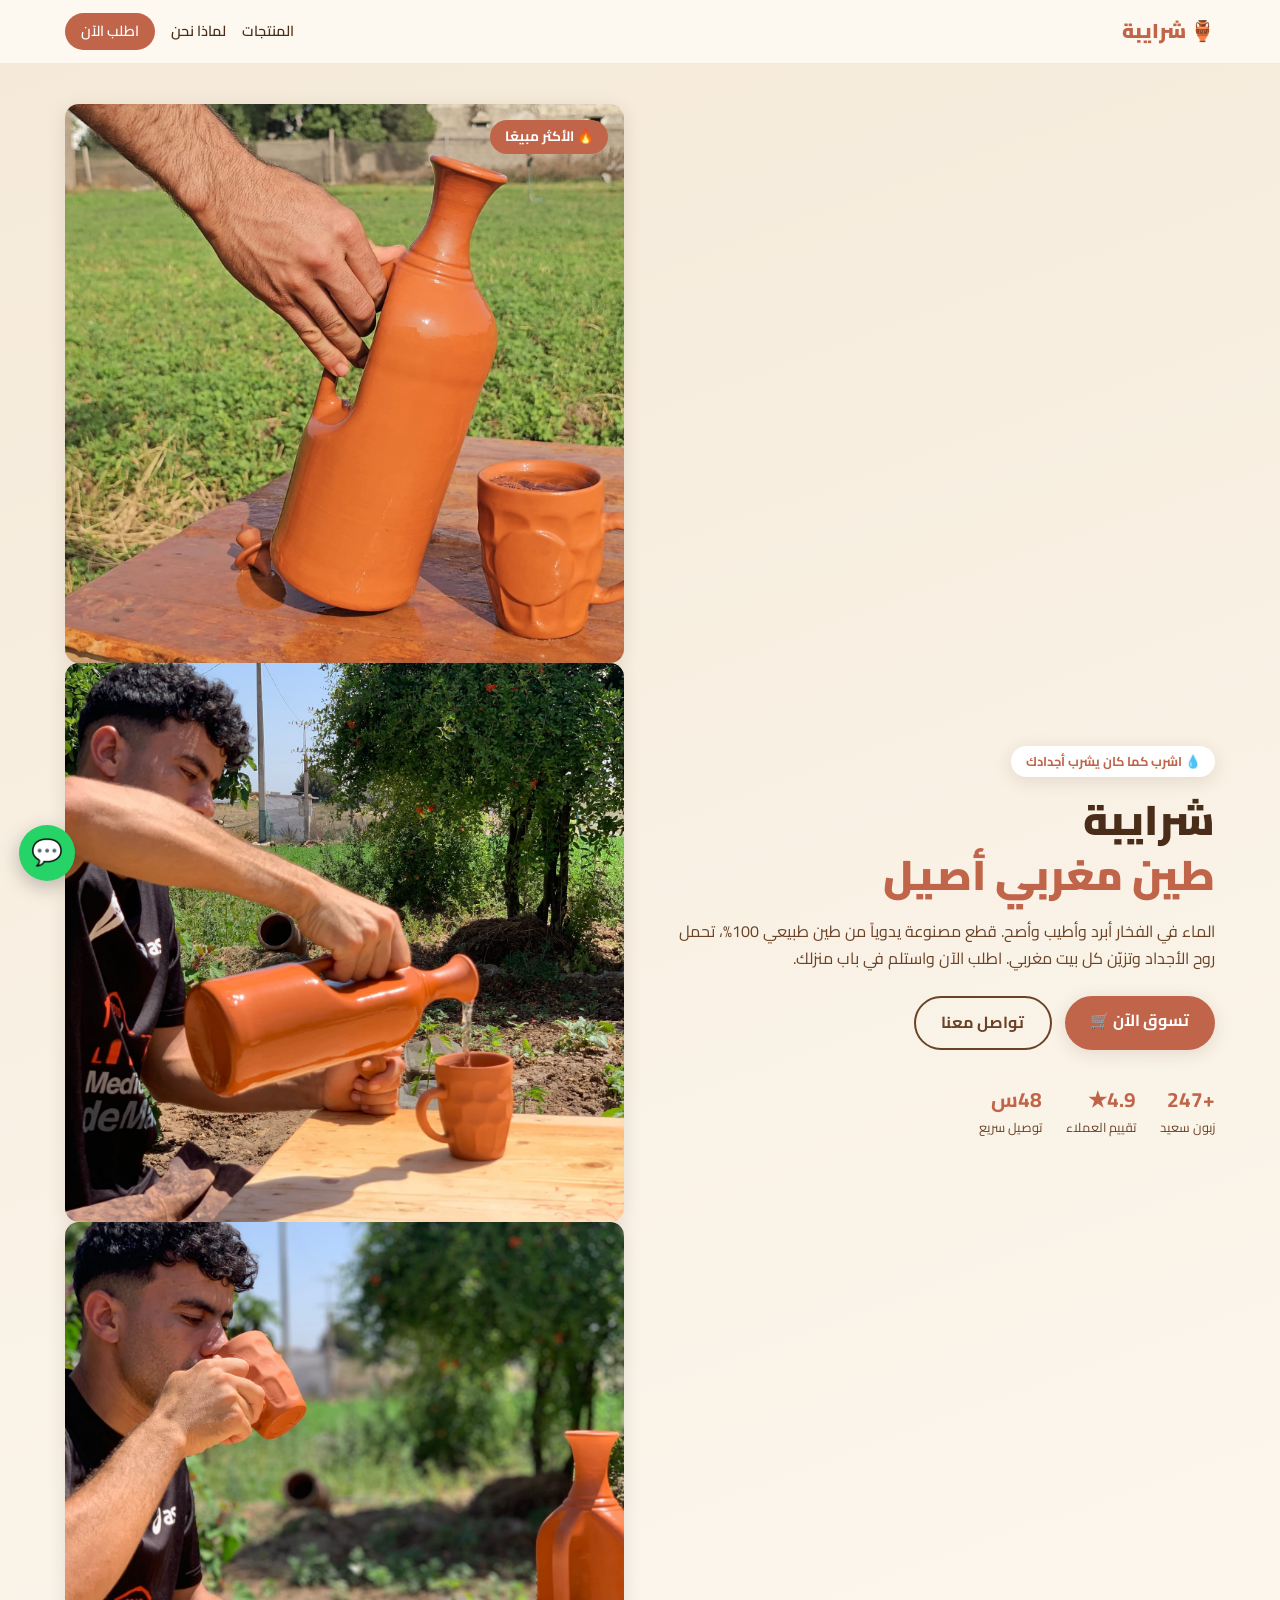
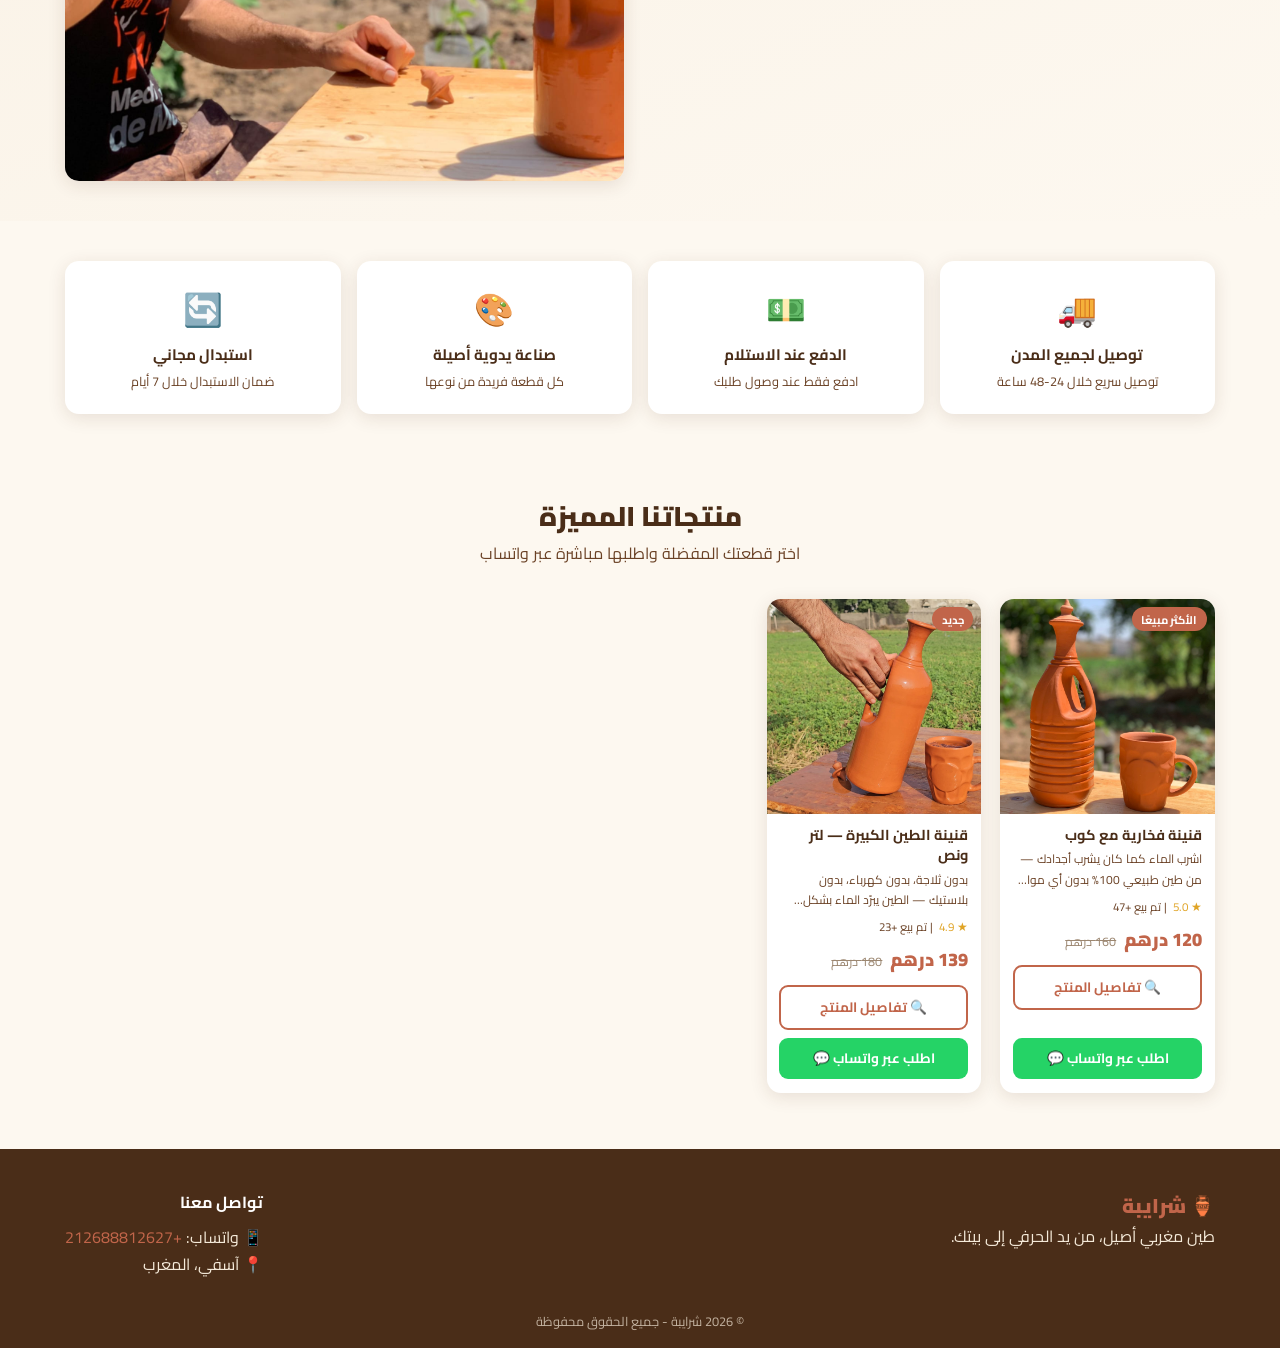
==== commit db2f9e44: "Update index.html" ====
--- a/index.html
+++ b/index.html
@@ -35,13 +35,22 @@
           <a href="https://wa.me/212688812627" class="btn btn--outline" target="_blank" rel="noopener">تواصل معنا</a>
         </div>
         <div class="hero__stats">
-          <div><strong>+5000</strong><span>زبون سعيد</span></div>
+          <div><strong>+247</strong><span>زبون سعيد</span></div>
           <div><strong>4.9★</strong><span>تقييم العملاء</span></div>
           <div><strong>48س</strong><span>توصيل سريع</span></div>
         </div>
       </div>
       <div class="hero__image">
-        <img src="images/product1-1.jpg" alt="قنينة شرايبة الفخارية مع كوب" />
+        <div class="hero__slider" id="heroSlider">
+          <img src="images/product2-1.jpg" alt="قنينة الطين الكبيرة" />
+          <img src="images/product2-2.jpg" alt="قنينة الطين الكبيرة" />
+          <img src="images/product2-3.jpg" alt="قنينة الطين الكبيرة" />
+        </div>
+        <div class="hero__dots" id="heroDots">
+          <span class="hero__dot active" onclick="heroGoTo(0)"></span>
+          <span class="hero__dot" onclick="heroGoTo(1)"></span>
+          <span class="hero__dot" onclick="heroGoTo(2)"></span>
+        </div>
         <div class="hero__tag">🔥 الأكثر مبيعًا</div>
       </div>
     </div>
@@ -88,5 +97,34 @@
   <a href="https://wa.me/212688812627" class="wa-float" target="_blank" rel="noopener" aria-label="اطلب عبر واتساب">💬</a>
 
   <script src="script.js"></script>
-</body>
+  <script>
+    // Hero Slider
+    let heroIndex = 0;
+    const heroImgs = document.querySelectorAll(".hero__slider img");
+    const heroDots = document.querySelectorAll(".hero__dot");
+
+    function heroGoTo(i) {
+      heroImgs.forEach(img => img.style.opacity = "0");
+      heroDots.forEach(d => d.classList.remove("active"));
+      heroIndex = i;
+      heroImgs[i].style.opacity = "1";
+      heroDots[i].classList.add("active");
+    }
+
+    // Auto slide every 3 seconds
+    setInterval(() => {
+      heroGoTo((heroIndex + 1) % heroImgs.length);
+    }, 3000);
+
+    // Touch swipe
+    let hStartX = 0;
+    const sliderEl = document.querySelector(".hero__slider");
+    if (sliderEl) {
+      sliderEl.addEventListener("touchstart", e => hStartX = e.touches[0].clientX, {passive:true});
+      sliderEl.addEventListener("touchend", e => {
+        const diff = hStartX - e.changedTouches[0].clientX;
+        if (Math.abs(diff) > 40) heroGoTo(diff > 0 ? (heroIndex+1)%heroImgs.length : (heroIndex-1+heroImgs.length)%heroImgs.length);
+      });
+    }
+  </script>
 </html>
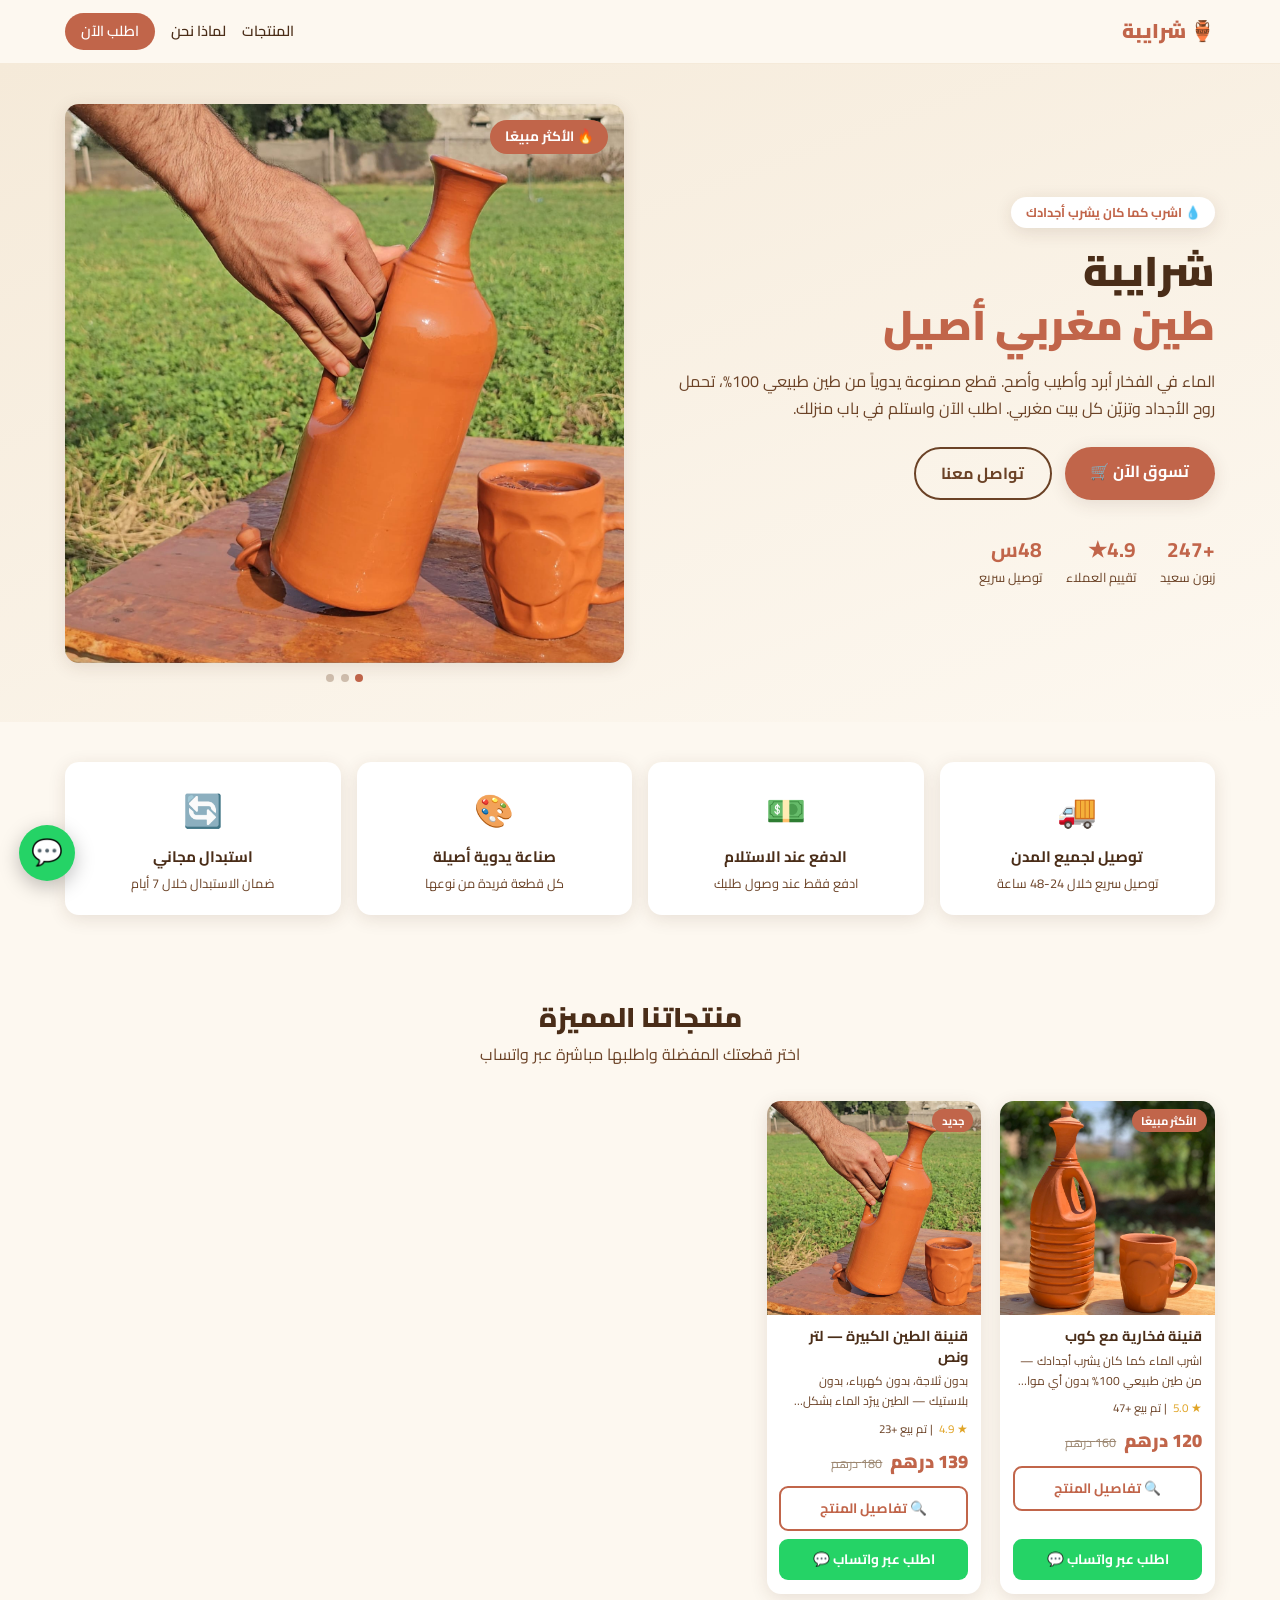
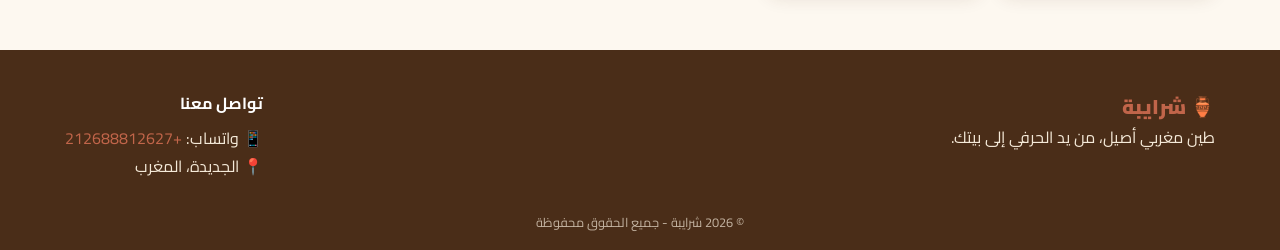
==== commit e0406c4f: "Update index.html" ====
--- a/index.html
+++ b/index.html
@@ -87,7 +87,7 @@
       <div>
         <h4>تواصل معنا</h4>
         <p>📱 واتساب: <a href="https://wa.me/212688812627">+212688812627</a></p>
-        <p>📍 آسفي، المغرب</p>
+        <p>📍 الجديدة، المغرب</p>
       </div>
     </div>
     <p class="footer__copy">© 2026 شرايبة - جميع الحقوق محفوظة</p>
--- a/style.css
+++ b/style.css
@@ -68,6 +68,25 @@
 .hero__stats div { display: flex; flex-direction: column; }
 .hero__stats strong { font-size: 1.3rem; color: var(--terracotta); }
 .hero__stats span { font-size: 0.8rem; color: var(--brown); }
+.hero__slider { position: relative; width: 100%; }
+.hero__slider img {
+  width: 100%; border-radius: var(--radius);
+  aspect-ratio: 1; object-fit: cover;
+  position: absolute; top: 0; left: 0;
+  opacity: 0; transition: opacity 0.5s ease;
+}
+.hero__slider img:first-child { opacity: 1; position: relative; }
+.hero__dots {
+  display: flex; justify-content: center; gap: 0.4rem;
+  margin-top: 0.7rem;
+}
+.hero__dot {
+  width: 8px; height: 8px; border-radius: 50%;
+  background: var(--brown); opacity: 0.3; cursor: pointer;
+  transition: opacity 0.2s;
+}
+.hero__dot.active { opacity: 1; background: var(--terracotta); }
+
 .hero__image { position: relative; }
 .hero__image img { border-radius: var(--radius); box-shadow: var(--shadow); aspect-ratio: 1; object-fit: cover; }
 .hero__tag {
